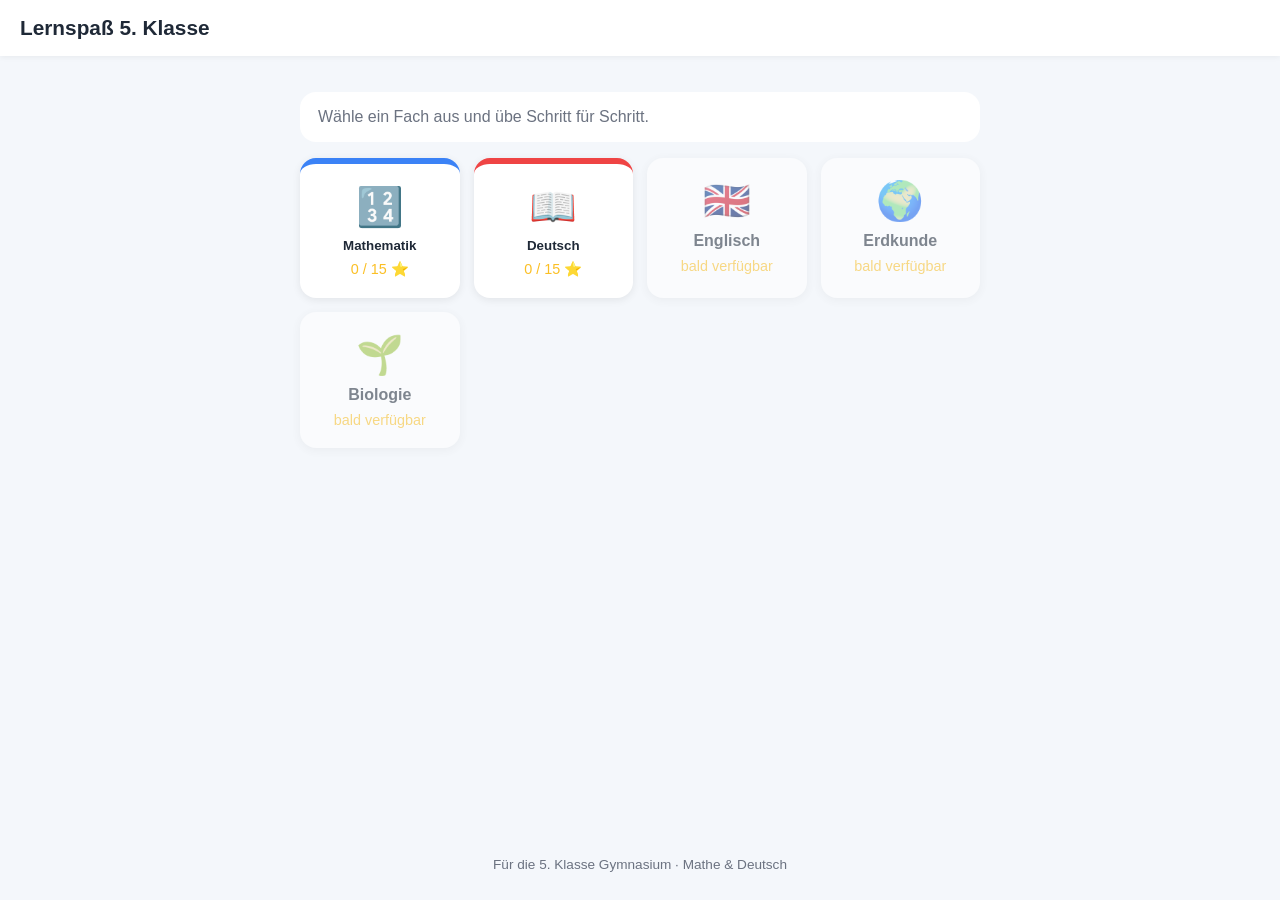
==== 5-klasse-lernapp/index.html @ 7ebccae6 "Add 5. Klasse Gymnasium learning app (Mathe & Deutsch MVP) Simple vanilla HTML/CSS/JS quiz app in a " ====
<!DOCTYPE html>
<html lang="de">
<head>
<meta charset="utf-8" />
<meta name="viewport" content="width=device-width, initial-scale=1" />
<title>Lernspaß 5. Klasse</title>
<meta name="description" content="Einfache Lern-App für die 5. Klasse Gymnasium – Mathematik und Deutsch üben." />
<link rel="stylesheet" href="styles.css" />
</head>
<body>
  <header class="topbar">
    <button id="btnZurueck" class="btn-back" hidden>← Zurück</button>
    <h1 id="titel">Lernspaß 5. Klasse</h1>
  </header>

  <main id="app"></main>

  <footer class="footer">
    <p>Für die 5. Klasse Gymnasium · Mathe &amp; Deutsch</p>
  </footer>

  <script src="data/mathe.js"></script>
  <script src="data/deutsch.js"></script>
  <script src="app.js"></script>
</body>
</html>
---- 5-klasse-lernapp/styles.css ----
:root {
  --bg: #f4f7fb;
  --card: #ffffff;
  --text: #1f2937;
  --muted: #6b7280;
  --accent: #3B82F6;
  --good: #22c55e;
  --bad: #ef4444;
  --star: #fbbf24;
  --radius: 16px;
}

* { box-sizing: border-box; }

body {
  margin: 0;
  font-family: "Segoe UI", Verdana, Arial, sans-serif;
  background: var(--bg);
  color: var(--text);
  min-height: 100vh;
  display: flex;
  flex-direction: column;
}

.topbar {
  display: flex;
  align-items: center;
  gap: 12px;
  padding: 16px 20px;
  background: var(--card);
  box-shadow: 0 1px 6px rgba(0,0,0,0.06);
  position: sticky;
  top: 0;
  z-index: 10;
}

.topbar h1 {
  font-size: 1.3rem;
  margin: 0;
}

.btn-back {
  border: none;
  background: #e5e7eb;
  color: var(--text);
  padding: 8px 14px;
  border-radius: 999px;
  font-size: 0.95rem;
  cursor: pointer;
}
.btn-back:hover { background: #d1d5db; }

main {
  flex: 1;
  padding: 20px;
  max-width: 720px;
  width: 100%;
  margin: 0 auto;
}

.footer {
  text-align: center;
  color: var(--muted);
  font-size: 0.85rem;
  padding: 14px;
}

/* Kachel-Grids */
.grid {
  display: grid;
  grid-template-columns: repeat(auto-fill, minmax(150px, 1fr));
  gap: 14px;
  margin-top: 12px;
}

.tile {
  background: var(--card);
  border: none;
  border-radius: var(--radius);
  padding: 20px 12px;
  display: flex;
  flex-direction: column;
  align-items: center;
  gap: 8px;
  cursor: pointer;
  box-shadow: 0 2px 8px rgba(0,0,0,0.08);
  transition: transform 0.12s ease;
  font-family: inherit;
  color: var(--text);
}
.tile:hover { transform: translateY(-3px); }
.tile:active { transform: translateY(0); }

.tile .emoji { font-size: 2.4rem; }
.tile .name { font-weight: 600; text-align: center; }
.tile .stars { font-size: 0.9rem; color: var(--star); }

.tile.locked {
  opacity: 0.55;
  cursor: not-allowed;
}
.tile.locked:hover { transform: none; }

.tile.fach {
  border-top: 6px solid var(--fach-color, var(--accent));
}

.intro-box {
  background: var(--card);
  border-radius: var(--radius);
  padding: 16px 18px;
  margin-bottom: 16px;
  color: var(--muted);
}

/* Übungsansicht */
.frage-box {
  background: var(--card);
  border-radius: var(--radius);
  padding: 24px;
  box-shadow: 0 2px 10px rgba(0,0,0,0.08);
}

.fortschritt-leiste {
  height: 8px;
  background: #e5e7eb;
  border-radius: 999px;
  overflow: hidden;
  margin-bottom: 18px;
}
.fortschritt-leiste > div {
  height: 100%;
  background: var(--accent);
  transition: width 0.2s ease;
}

.lesetext {
  background: #eef2ff;
  border-radius: 12px;
  padding: 14px 16px;
  margin-bottom: 18px;
  line-height: 1.5;
}

.frage-text {
  font-size: 1.25rem;
  font-weight: 600;
  margin-bottom: 18px;
}

.optionen {
  display: flex;
  flex-direction: column;
  gap: 10px;
}

.option-btn {
  padding: 14px 16px;
  border-radius: 12px;
  border: 2px solid #e5e7eb;
  background: #fafafa;
  font-size: 1rem;
  text-align: left;
  cursor: pointer;
  font-family: inherit;
}
.option-btn:hover { background: #f0f0f0; }
.option-btn.richtig { background: #dcfce7; border-color: var(--good); }
.option-btn.falsch { background: #fee2e2; border-color: var(--bad); }
.option-btn:disabled { cursor: default; }

.zahl-eingabe {
  display: flex;
  gap: 10px;
}
.zahl-eingabe input {
  flex: 1;
  padding: 12px 14px;
  font-size: 1.1rem;
  border-radius: 12px;
  border: 2px solid #e5e7eb;
}
.zahl-eingabe input.richtig { border-color: var(--good); background: #dcfce7; }
.zahl-eingabe input.falsch { border-color: var(--bad); background: #fee2e2; }

.btn-primary {
  margin-top: 18px;
  padding: 12px 20px;
  background: var(--accent);
  color: white;
  border: none;
  border-radius: 12px;
  font-size: 1rem;
  cursor: pointer;
  width: 100%;
}
.btn-primary:hover { filter: brightness(1.05); }
.btn-primary:disabled { opacity: 0.5; cursor: not-allowed; }

.erklaerung {
  margin-top: 16px;
  padding: 12px 14px;
  border-radius: 10px;
  background: #f9fafb;
  color: var(--muted);
  font-size: 0.95rem;
}

/* Ergebnis */
.ergebnis-box {
  background: var(--card);
  border-radius: var(--radius);
  padding: 32px 24px;
  text-align: center;
  box-shadow: 0 2px 10px rgba(0,0,0,0.08);
}
.ergebnis-sterne {
  font-size: 3rem;
  margin: 12px 0;
}
.ergebnis-text {
  font-size: 1.1rem;
  margin-bottom: 20px;
}
.button-reihe {
  display: flex;
  gap: 10px;
  margin-top: 10px;
}
.button-reihe .btn-primary { margin-top: 0; }
.btn-secondary {
  background: #e5e7eb;
  color: var(--text);
}
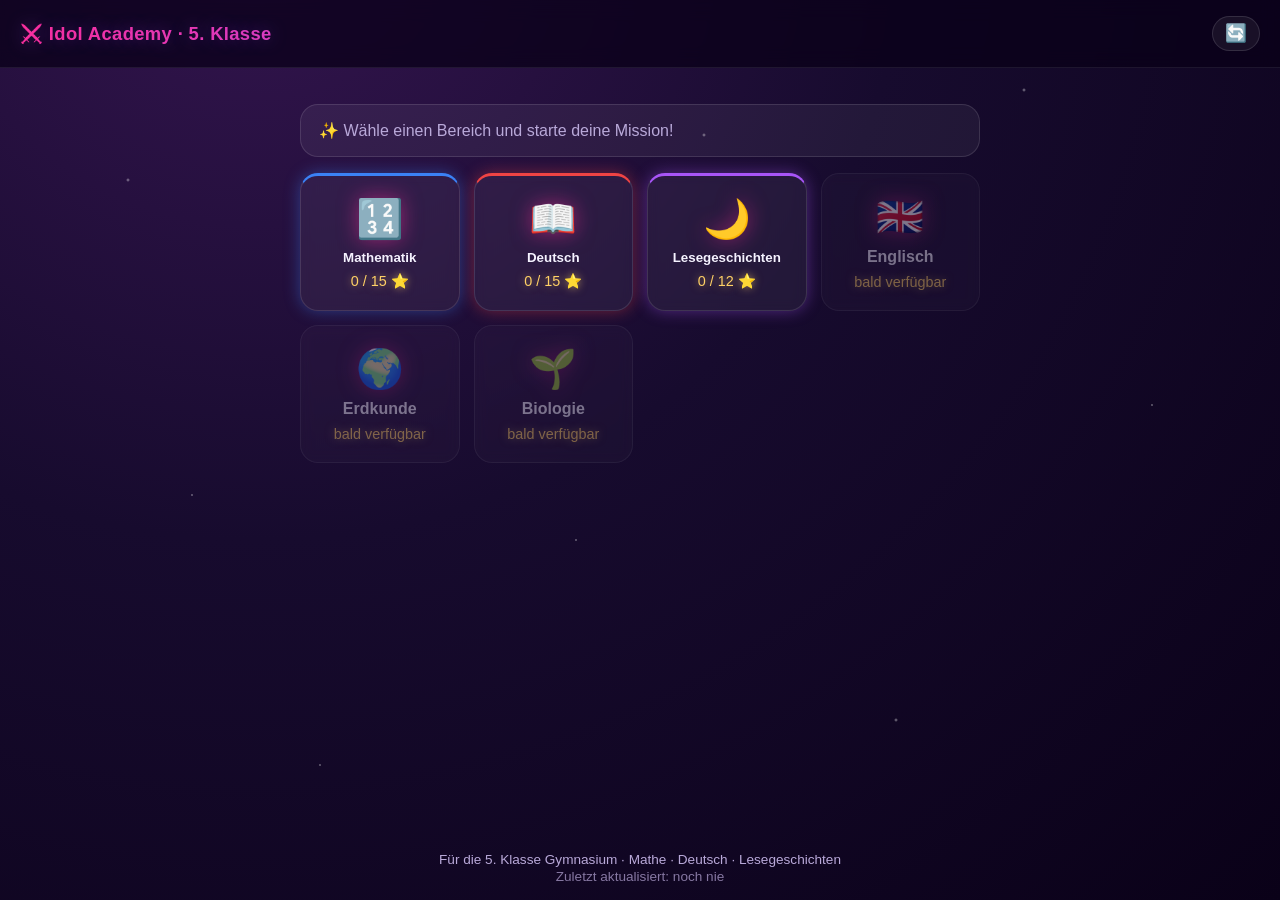
==== commit b362377c: "Expand 5. Klasse app: more exercises, reading stories, lessons, neon theme - Mathe/Deutsch topics no" ====
--- a/5-klasse-lernapp/index.html
+++ b/5-klasse-lernapp/index.html
@@ -3,24 +3,29 @@
 <head>
 <meta charset="utf-8" />
 <meta name="viewport" content="width=device-width, initial-scale=1" />
-<title>Lernspaß 5. Klasse</title>
-<meta name="description" content="Einfache Lern-App für die 5. Klasse Gymnasium – Mathematik und Deutsch üben." />
+<title>⚔️ Idol Academy · Lernspaß 5. Klasse</title>
+<meta name="description" content="Einfache Lern-App für die 5. Klasse Gymnasium – Mathematik, Deutsch und Lesegeschichten im Dämonenjäger-Look." />
 <link rel="stylesheet" href="styles.css" />
 </head>
 <body>
+  <div class="sternenhimmel" aria-hidden="true"></div>
+
   <header class="topbar">
     <button id="btnZurueck" class="btn-back" hidden>← Zurück</button>
-    <h1 id="titel">Lernspaß 5. Klasse</h1>
+    <h1 id="titel">⚔️ Idol Academy · 5. Klasse</h1>
+    <button id="btnRefresh" class="btn-refresh" title="Themen &amp; Aufgaben aktualisieren">🔄</button>
   </header>
 
   <main id="app"></main>
 
   <footer class="footer">
-    <p>Für die 5. Klasse Gymnasium · Mathe &amp; Deutsch</p>
+    <p>Für die 5. Klasse Gymnasium · Mathe · Deutsch · Lesegeschichten</p>
+    <p class="footer-datum">Zuletzt aktualisiert: <span id="footDate">–</span></p>
   </footer>
 
   <script src="data/mathe.js"></script>
   <script src="data/deutsch.js"></script>
+  <script src="data/lesen.js"></script>
   <script src="app.js"></script>
 </body>
 </html>
--- a/5-klasse-lernapp/styles.css
+++ b/5-klasse-lernapp/styles.css
@@ -1,56 +1,108 @@
 :root {
-  --bg: #f4f7fb;
-  --card: #ffffff;
-  --text: #1f2937;
-  --muted: #6b7280;
-  --accent: #3B82F6;
-  --good: #22c55e;
-  --bad: #ef4444;
-  --star: #fbbf24;
-  --radius: 16px;
+  --bg-deep: #0a0118;
+  --bg-mid: #170b2e;
+  --card: rgba(255, 255, 255, 0.055);
+  --card-border: rgba(255, 255, 255, 0.12);
+  --text: #f5f3ff;
+  --muted: #b9a9d9;
+  --pink: #ff2e9a;
+  --purple: #a855f7;
+  --cyan: #22e5ff;
+  --gold: #ffd166;
+  --good: #34eea0;
+  --bad: #ff4d6d;
+  --radius: 18px;
 }
 
 * { box-sizing: border-box; }
 
+html, body {
+  margin: 0;
+  min-height: 100%;
+}
+
 body {
-  margin: 0;
   font-family: "Segoe UI", Verdana, Arial, sans-serif;
-  background: var(--bg);
+  background: radial-gradient(ellipse at 20% -10%, #351550 0%, var(--bg-mid) 45%, var(--bg-deep) 100%);
   color: var(--text);
   min-height: 100vh;
   display: flex;
   flex-direction: column;
+  position: relative;
+  overflow-x: hidden;
+}
+
+/* Funkelnder Sternenhimmel als Hintergrund */
+.sternenhimmel {
+  position: fixed;
+  inset: 0;
+  z-index: 0;
+  pointer-events: none;
+  background-image:
+    radial-gradient(2px 2px at 10% 20%, #fff, transparent),
+    radial-gradient(2px 2px at 80% 10%, #fff, transparent),
+    radial-gradient(1.5px 1.5px at 45% 60%, #fff, transparent),
+    radial-gradient(2px 2px at 70% 80%, #fff, transparent),
+    radial-gradient(1.5px 1.5px at 25% 85%, #fff, transparent),
+    radial-gradient(1.5px 1.5px at 90% 45%, #fff, transparent),
+    radial-gradient(2px 2px at 55% 15%, #fff, transparent),
+    radial-gradient(1.5px 1.5px at 15% 55%, #fff, transparent);
+  background-repeat: repeat;
+  background-size: 100% 100%;
+  opacity: 0.5;
+  animation: funkeln 4s ease-in-out infinite alternate;
+}
+@keyframes funkeln {
+  0% { opacity: 0.25; }
+  100% { opacity: 0.65; }
 }
 
 .topbar {
+  position: sticky;
+  top: 0;
+  z-index: 10;
   display: flex;
   align-items: center;
   gap: 12px;
   padding: 16px 20px;
-  background: var(--card);
-  box-shadow: 0 1px 6px rgba(0,0,0,0.06);
-  position: sticky;
-  top: 0;
-  z-index: 10;
+  background: rgba(10, 1, 24, 0.75);
+  backdrop-filter: blur(10px);
+  border-bottom: 1px solid rgba(255, 255, 255, 0.08);
 }
 
 .topbar h1 {
-  font-size: 1.3rem;
+  flex: 1;
+  font-size: 1.15rem;
   margin: 0;
-}
-
-.btn-back {
-  border: none;
-  background: #e5e7eb;
+  font-weight: 800;
+  letter-spacing: 0.02em;
+  background: linear-gradient(90deg, var(--pink), var(--purple) 55%, var(--cyan));
+  -webkit-background-clip: text;
+  background-clip: text;
+  color: transparent;
+  text-shadow: 0 0 18px rgba(168, 85, 247, 0.35);
+}
+
+.btn-back, .btn-refresh {
+  border: 1px solid var(--card-border);
+  background: rgba(255, 255, 255, 0.06);
   color: var(--text);
   padding: 8px 14px;
   border-radius: 999px;
   font-size: 0.95rem;
   cursor: pointer;
 }
-.btn-back:hover { background: #d1d5db; }
+.btn-back:hover, .btn-refresh:hover {
+  background: rgba(255, 255, 255, 0.12);
+  box-shadow: 0 0 14px rgba(168, 85, 247, 0.5);
+}
+.btn-refresh { font-size: 1.1rem; padding: 6px 12px; }
+.btn-refresh.spin { animation: spin 0.6s linear; }
+@keyframes spin { from { transform: rotate(0deg); } to { transform: rotate(360deg); } }
 
 main {
+  position: relative;
+  z-index: 1;
   flex: 1;
   padding: 20px;
   max-width: 720px;
@@ -59,11 +111,15 @@
 }
 
 .footer {
+  position: relative;
+  z-index: 1;
   text-align: center;
   color: var(--muted);
   font-size: 0.85rem;
   padding: 14px;
 }
+.footer p { margin: 2px 0; }
+.footer-datum { opacity: 0.7; }
 
 /* Kachel-Grids */
 .grid {
@@ -75,7 +131,7 @@
 
 .tile {
   background: var(--card);
-  border: none;
+  border: 1px solid var(--card-border);
   border-radius: var(--radius);
   padding: 20px 12px;
   display: flex;
@@ -83,68 +139,109 @@
   align-items: center;
   gap: 8px;
   cursor: pointer;
-  box-shadow: 0 2px 8px rgba(0,0,0,0.08);
-  transition: transform 0.12s ease;
+  backdrop-filter: blur(6px);
+  transition: transform 0.15s ease, box-shadow 0.15s ease;
   font-family: inherit;
   color: var(--text);
 }
-.tile:hover { transform: translateY(-3px); }
+.tile:hover {
+  transform: translateY(-3px);
+  box-shadow: 0 0 22px rgba(168, 85, 247, 0.45);
+  border-color: rgba(255, 255, 255, 0.3);
+}
 .tile:active { transform: translateY(0); }
 
-.tile .emoji { font-size: 2.4rem; }
-.tile .name { font-weight: 600; text-align: center; }
-.tile .stars { font-size: 0.9rem; color: var(--star); }
+.tile .emoji { font-size: 2.4rem; filter: drop-shadow(0 0 10px rgba(255, 46, 154, 0.5)); }
+.tile .name { font-weight: 700; text-align: center; }
+.tile .stars { font-size: 0.9rem; color: var(--gold); text-shadow: 0 0 8px rgba(255, 209, 102, 0.6); }
 
 .tile.locked {
-  opacity: 0.55;
+  opacity: 0.45;
   cursor: not-allowed;
 }
-.tile.locked:hover { transform: none; }
+.tile.locked:hover { transform: none; box-shadow: none; }
 
 .tile.fach {
-  border-top: 6px solid var(--fach-color, var(--accent));
+  border-top: 3px solid var(--fach-color, var(--purple));
+  box-shadow: 0 0 16px color-mix(in srgb, var(--fach-color, var(--purple)) 40%, transparent);
 }
 
 .intro-box {
   background: var(--card);
+  border: 1px solid var(--card-border);
   border-radius: var(--radius);
   padding: 16px 18px;
   margin-bottom: 16px;
   color: var(--muted);
 }
 
+/* Lektion (einfache Erklärung) */
+.lektion-box {
+  background: var(--card);
+  border: 1px solid var(--card-border);
+  border-radius: var(--radius);
+  padding: 28px 24px;
+  text-align: center;
+  box-shadow: 0 0 30px rgba(168, 85, 247, 0.2);
+}
+.lektion-emoji { font-size: 3rem; margin-bottom: 6px; filter: drop-shadow(0 0 14px rgba(255, 46, 154, 0.5)); }
+.lektion-titel {
+  margin: 4px 0 18px;
+  font-size: 1.3rem;
+  background: linear-gradient(90deg, var(--cyan), var(--pink));
+  -webkit-background-clip: text;
+  background-clip: text;
+  color: transparent;
+}
+.lektion-liste {
+  text-align: left;
+  display: flex;
+  flex-direction: column;
+  gap: 12px;
+  margin-bottom: 22px;
+}
+.lektion-punkt {
+  background: rgba(255, 255, 255, 0.05);
+  border: 1px solid var(--card-border);
+  border-radius: 12px;
+  padding: 12px 14px;
+  line-height: 1.5;
+}
+
 /* Übungsansicht */
 .frage-box {
   background: var(--card);
+  border: 1px solid var(--card-border);
   border-radius: var(--radius);
   padding: 24px;
-  box-shadow: 0 2px 10px rgba(0,0,0,0.08);
+  box-shadow: 0 0 30px rgba(34, 229, 255, 0.12);
 }
 
 .fortschritt-leiste {
   height: 8px;
-  background: #e5e7eb;
+  background: rgba(255, 255, 255, 0.08);
   border-radius: 999px;
   overflow: hidden;
   margin-bottom: 18px;
 }
 .fortschritt-leiste > div {
   height: 100%;
-  background: var(--accent);
+  background: linear-gradient(90deg, var(--pink), var(--purple), var(--cyan));
   transition: width 0.2s ease;
 }
 
 .lesetext {
-  background: #eef2ff;
+  background: rgba(168, 85, 247, 0.12);
+  border: 1px solid rgba(168, 85, 247, 0.3);
   border-radius: 12px;
   padding: 14px 16px;
   margin-bottom: 18px;
-  line-height: 1.5;
+  line-height: 1.55;
 }
 
 .frage-text {
-  font-size: 1.25rem;
-  font-weight: 600;
+  font-size: 1.2rem;
+  font-weight: 700;
   margin-bottom: 18px;
 }
 
@@ -157,16 +254,18 @@
 .option-btn {
   padding: 14px 16px;
   border-radius: 12px;
-  border: 2px solid #e5e7eb;
-  background: #fafafa;
+  border: 1px solid var(--card-border);
+  background: rgba(255, 255, 255, 0.04);
+  color: var(--text);
   font-size: 1rem;
   text-align: left;
   cursor: pointer;
   font-family: inherit;
-}
-.option-btn:hover { background: #f0f0f0; }
-.option-btn.richtig { background: #dcfce7; border-color: var(--good); }
-.option-btn.falsch { background: #fee2e2; border-color: var(--bad); }
+  transition: background 0.15s ease, box-shadow 0.15s ease;
+}
+.option-btn:hover { background: rgba(255, 255, 255, 0.09); box-shadow: 0 0 12px rgba(34, 229, 255, 0.3); }
+.option-btn.richtig { background: rgba(52, 238, 160, 0.18); border-color: var(--good); box-shadow: 0 0 14px rgba(52, 238, 160, 0.4); }
+.option-btn.falsch { background: rgba(255, 77, 109, 0.18); border-color: var(--bad); box-shadow: 0 0 14px rgba(255, 77, 109, 0.4); }
 .option-btn:disabled { cursor: default; }
 
 .zahl-eingabe {
@@ -178,30 +277,37 @@
   padding: 12px 14px;
   font-size: 1.1rem;
   border-radius: 12px;
-  border: 2px solid #e5e7eb;
-}
-.zahl-eingabe input.richtig { border-color: var(--good); background: #dcfce7; }
-.zahl-eingabe input.falsch { border-color: var(--bad); background: #fee2e2; }
+  border: 1px solid var(--card-border);
+  background: rgba(255, 255, 255, 0.05);
+  color: var(--text);
+}
+.zahl-eingabe input.richtig { border-color: var(--good); background: rgba(52, 238, 160, 0.15); }
+.zahl-eingabe input.falsch { border-color: var(--bad); background: rgba(255, 77, 109, 0.15); }
 
 .btn-primary {
   margin-top: 18px;
   padding: 12px 20px;
-  background: var(--accent);
+  background: linear-gradient(90deg, var(--pink), var(--purple));
   color: white;
   border: none;
-  border-radius: 12px;
+  border-radius: 999px;
   font-size: 1rem;
+  font-weight: 700;
   cursor: pointer;
   width: 100%;
-}
-.btn-primary:hover { filter: brightness(1.05); }
-.btn-primary:disabled { opacity: 0.5; cursor: not-allowed; }
+  box-shadow: 0 0 16px rgba(255, 46, 154, 0.35);
+}
+.btn-primary:hover { filter: brightness(1.1); box-shadow: 0 0 24px rgba(255, 46, 154, 0.55); }
+.btn-primary:disabled { opacity: 0.5; cursor: not-allowed; box-shadow: none; }
+.btn-glow { background: linear-gradient(90deg, var(--cyan), var(--purple), var(--pink)); background-size: 200% auto; animation: glowmove 3s linear infinite; }
+@keyframes glowmove { to { background-position: 200% center; } }
 
 .erklaerung {
   margin-top: 16px;
   padding: 12px 14px;
   border-radius: 10px;
-  background: #f9fafb;
+  background: rgba(255, 255, 255, 0.05);
+  border: 1px solid var(--card-border);
   color: var(--muted);
   font-size: 0.95rem;
 }
@@ -209,18 +315,30 @@
 /* Ergebnis */
 .ergebnis-box {
   background: var(--card);
+  border: 1px solid var(--card-border);
   border-radius: var(--radius);
   padding: 32px 24px;
   text-align: center;
-  box-shadow: 0 2px 10px rgba(0,0,0,0.08);
+  box-shadow: 0 0 34px rgba(255, 46, 154, 0.2);
+}
+.ergebnis-spruch {
+  font-size: 1.4rem;
+  font-weight: 800;
+  margin-bottom: 10px;
+  background: linear-gradient(90deg, var(--gold), var(--pink));
+  -webkit-background-clip: text;
+  background-clip: text;
+  color: transparent;
 }
 .ergebnis-sterne {
   font-size: 3rem;
   margin: 12px 0;
+  filter: drop-shadow(0 0 12px rgba(255, 209, 102, 0.6));
 }
 .ergebnis-text {
   font-size: 1.1rem;
   margin-bottom: 20px;
+  color: var(--muted);
 }
 .button-reihe {
   display: flex;
@@ -229,6 +347,8 @@
 }
 .button-reihe .btn-primary { margin-top: 0; }
 .btn-secondary {
-  background: #e5e7eb;
-  color: var(--text);
-}
+  background: rgba(255, 255, 255, 0.08);
+  color: var(--text);
+  box-shadow: none;
+}
+.btn-secondary:hover { box-shadow: 0 0 14px rgba(255, 255, 255, 0.2); }
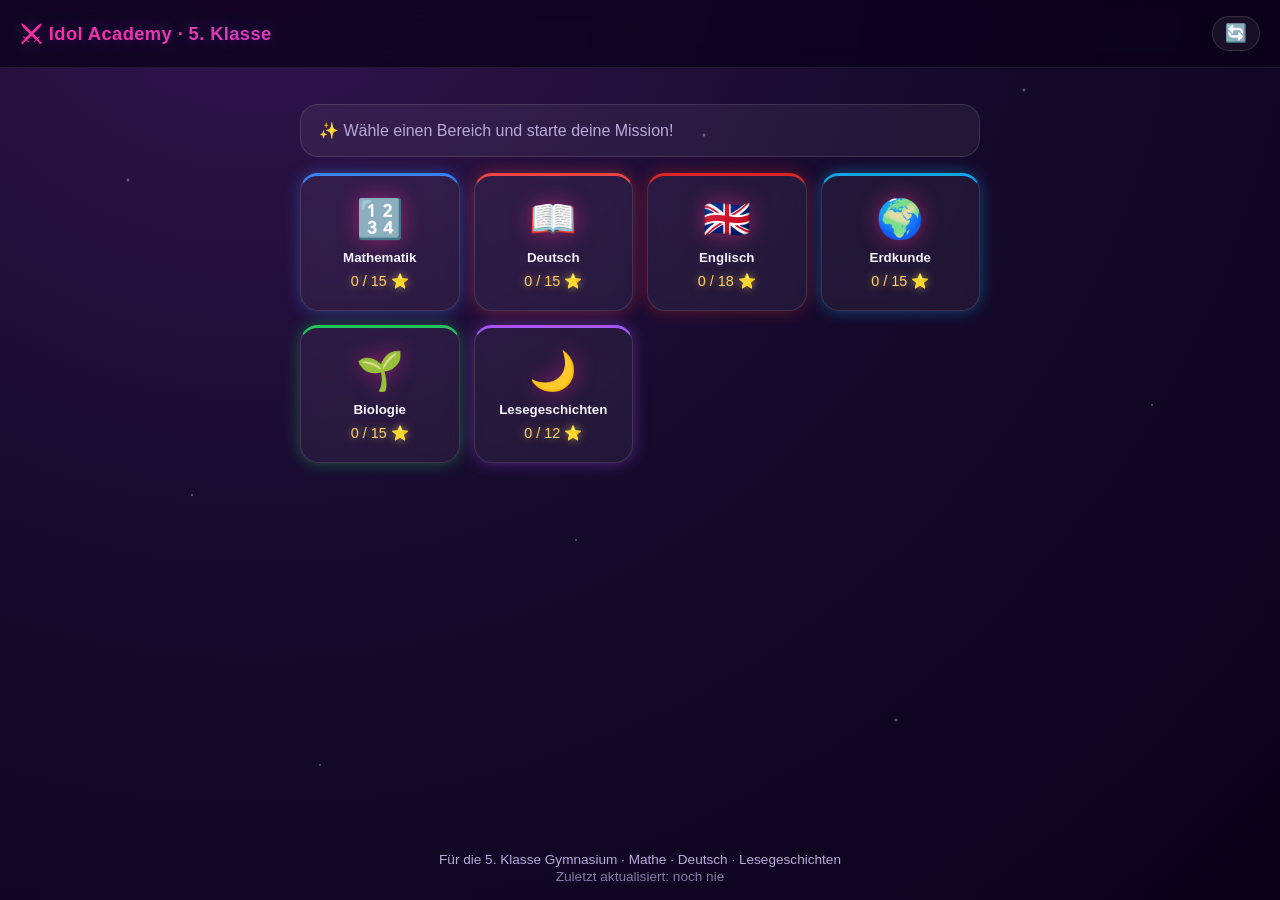
==== commit 28d7ce98: "Add Englisch, Erdkunde, Biologie subjects plus English vocab flashcards - New englisch.js (6 topics " ====
--- a/5-klasse-lernapp/index.html
+++ b/5-klasse-lernapp/index.html
@@ -25,6 +25,9 @@
 
   <script src="data/mathe.js"></script>
   <script src="data/deutsch.js"></script>
+  <script src="data/englisch.js"></script>
+  <script src="data/erdkunde.js"></script>
+  <script src="data/biologie.js"></script>
   <script src="data/lesen.js"></script>
   <script src="app.js"></script>
 </body>
--- a/5-klasse-lernapp/styles.css
+++ b/5-klasse-lernapp/styles.css
@@ -208,6 +208,46 @@
   line-height: 1.5;
 }
 
+/* Vokabelkarten */
+.vokabel-liste {
+  text-align: left;
+  display: flex;
+  flex-direction: column;
+  gap: 10px;
+  margin-bottom: 22px;
+  max-height: 420px;
+  overflow-y: auto;
+  padding-right: 4px;
+}
+.vokabel-karte {
+  background: rgba(255, 255, 255, 0.05);
+  border: 1px solid var(--card-border);
+  border-left: 3px solid var(--cyan);
+  border-radius: 12px;
+  padding: 12px 14px;
+}
+.vokabel-wort {
+  display: flex;
+  flex-wrap: wrap;
+  align-items: baseline;
+  gap: 8px;
+  margin-bottom: 4px;
+}
+.vokabel-en {
+  font-weight: 800;
+  font-size: 1.05rem;
+  color: var(--cyan);
+}
+.vokabel-de {
+  color: var(--muted);
+}
+.vokabel-satz {
+  font-style: italic;
+  color: var(--text);
+  opacity: 0.85;
+  line-height: 1.4;
+}
+
 /* Übungsansicht */
 .frage-box {
   background: var(--card);
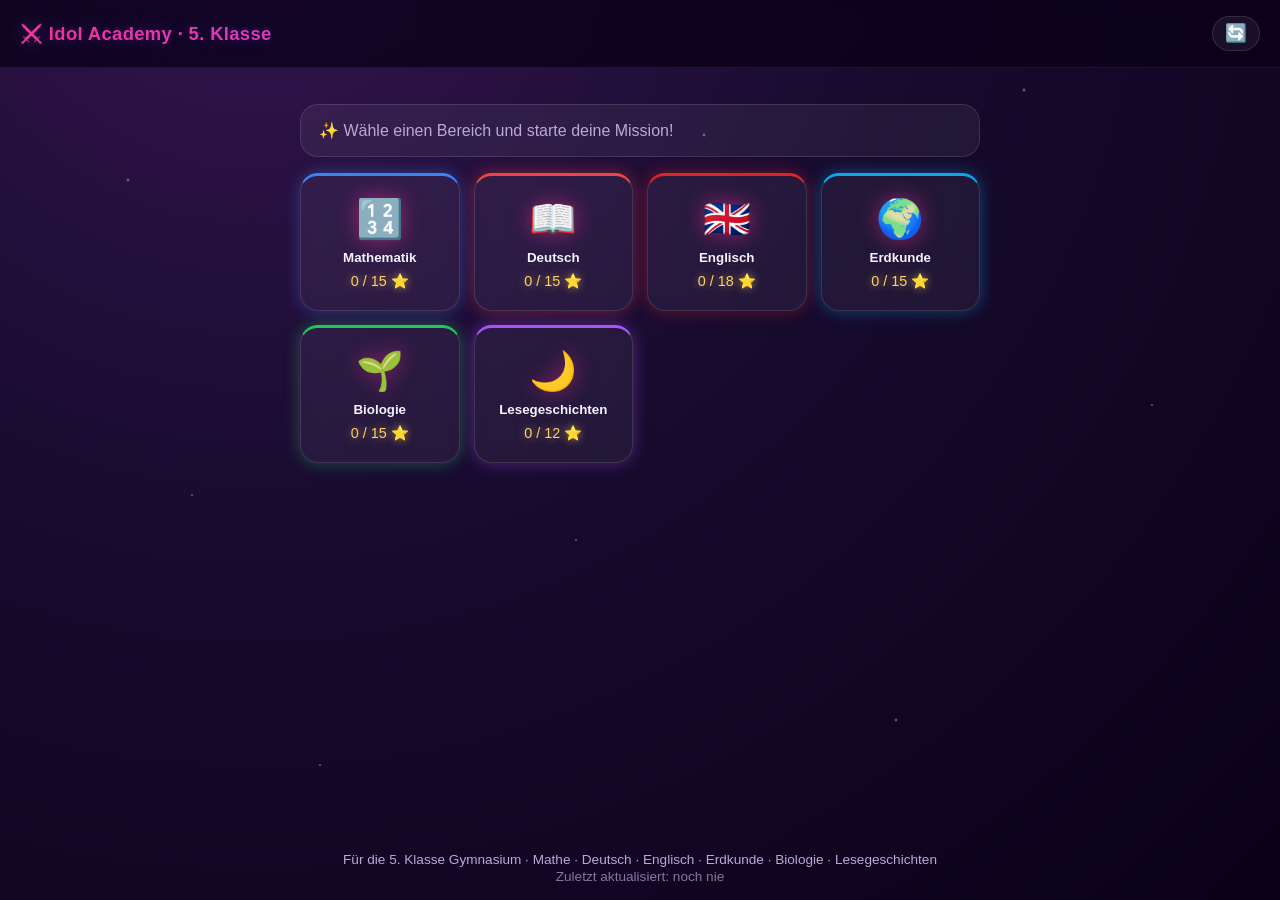
==== commit 37c2004b: "Make the app installable on iPhone/iPad (PWA) - Add app icons (generated in-theme, neon "5" mark), w" ====
--- a/5-klasse-lernapp/index.html
+++ b/5-klasse-lernapp/index.html
@@ -2,9 +2,21 @@
 <html lang="de">
 <head>
 <meta charset="utf-8" />
-<meta name="viewport" content="width=device-width, initial-scale=1" />
+<meta name="viewport" content="width=device-width, initial-scale=1, viewport-fit=cover" />
 <title>⚔️ Idol Academy · Lernspaß 5. Klasse</title>
-<meta name="description" content="Einfache Lern-App für die 5. Klasse Gymnasium – Mathematik, Deutsch und Lesegeschichten im Dämonenjäger-Look." />
+<meta name="description" content="Einfache Lern-App für die 5. Klasse Gymnasium – Mathematik, Deutsch, Englisch, Erdkunde, Biologie und Lesegeschichten im Dämonenjäger-Look." />
+
+<!-- iPhone/iPad: als App zum Home-Bildschirm hinzufügbar -->
+<meta name="theme-color" content="#0a0118" />
+<meta name="mobile-web-app-capable" content="yes" />
+<meta name="apple-mobile-web-app-capable" content="yes" />
+<meta name="apple-mobile-web-app-status-bar-style" content="black-translucent" />
+<meta name="apple-mobile-web-app-title" content="Idol Academy" />
+<link rel="manifest" href="manifest.webmanifest" />
+<link rel="apple-touch-icon" href="icons/icon-180.png" />
+<link rel="icon" type="image/png" sizes="192x192" href="icons/icon-192.png" />
+<link rel="icon" type="image/png" sizes="32x32" href="icons/icon-32.png" />
+
 <link rel="stylesheet" href="styles.css" />
 </head>
 <body>
@@ -19,7 +31,7 @@
   <main id="app"></main>
 
   <footer class="footer">
-    <p>Für die 5. Klasse Gymnasium · Mathe · Deutsch · Lesegeschichten</p>
+    <p>Für die 5. Klasse Gymnasium · Mathe · Deutsch · Englisch · Erdkunde · Biologie · Lesegeschichten</p>
     <p class="footer-datum">Zuletzt aktualisiert: <span id="footDate">–</span></p>
   </footer>
 
--- a/5-klasse-lernapp/styles.css
+++ b/5-klasse-lernapp/styles.css
@@ -64,7 +64,7 @@
   display: flex;
   align-items: center;
   gap: 12px;
-  padding: 16px 20px;
+  padding: calc(16px + env(safe-area-inset-top)) calc(20px + env(safe-area-inset-right)) 16px calc(20px + env(safe-area-inset-left));
   background: rgba(10, 1, 24, 0.75);
   backdrop-filter: blur(10px);
   border-bottom: 1px solid rgba(255, 255, 255, 0.08);
@@ -108,6 +108,8 @@
   max-width: 720px;
   width: 100%;
   margin: 0 auto;
+  padding-left: calc(20px + env(safe-area-inset-left));
+  padding-right: calc(20px + env(safe-area-inset-right));
 }
 
 .footer {
@@ -116,7 +118,7 @@
   text-align: center;
   color: var(--muted);
   font-size: 0.85rem;
-  padding: 14px;
+  padding: 14px 20px calc(14px + env(safe-area-inset-bottom));
 }
 .footer p { margin: 2px 0; }
 .footer-datum { opacity: 0.7; }
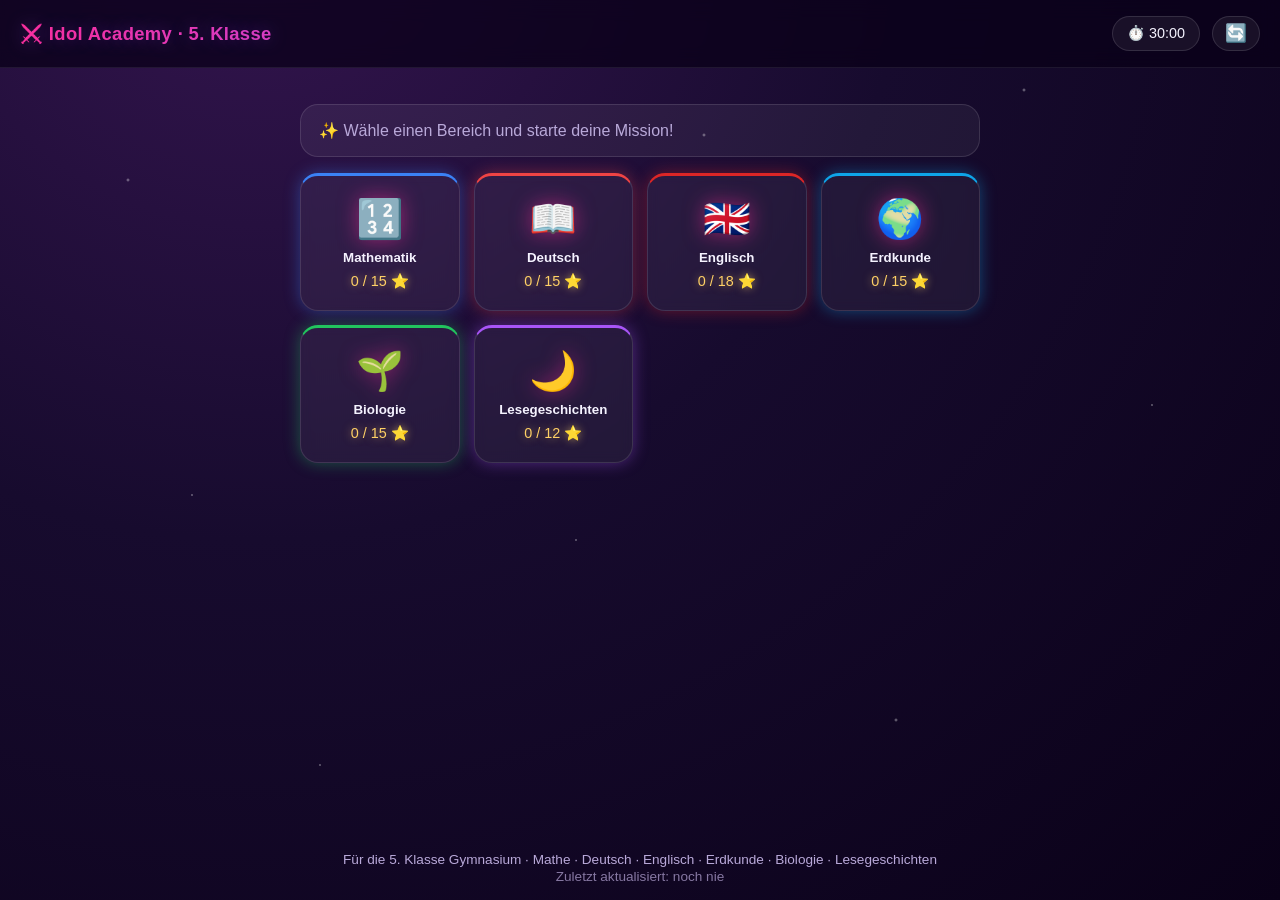
==== commit 6e8807b8: "Add 30-minute study timer, raise review cap to 20, guard refresh mid-exercise - Review queue now pul" ====
--- a/5-klasse-lernapp/index.html
+++ b/5-klasse-lernapp/index.html
@@ -25,6 +25,7 @@
   <header class="topbar">
     <button id="btnZurueck" class="btn-back" hidden>← Zurück</button>
     <h1 id="titel">⚔️ Idol Academy · 5. Klasse</h1>
+    <button id="btnTimer" class="btn-timer" title="30-Minuten-Lernzeit: Tippen zum Starten/Pausieren">⏱️ 30:00</button>
     <button id="btnRefresh" class="btn-refresh" title="Themen &amp; Aufgaben aktualisieren">🔄</button>
   </header>
 
--- a/5-klasse-lernapp/styles.css
+++ b/5-klasse-lernapp/styles.css
@@ -83,7 +83,7 @@
   text-shadow: 0 0 18px rgba(168, 85, 247, 0.35);
 }
 
-.btn-back, .btn-refresh {
+.btn-back, .btn-refresh, .btn-timer {
   border: 1px solid var(--card-border);
   background: rgba(255, 255, 255, 0.06);
   color: var(--text);
@@ -91,14 +91,61 @@
   border-radius: 999px;
   font-size: 0.95rem;
   cursor: pointer;
-}
-.btn-back:hover, .btn-refresh:hover {
+  font-family: inherit;
+}
+.btn-back:hover, .btn-refresh:hover, .btn-timer:hover {
   background: rgba(255, 255, 255, 0.12);
   box-shadow: 0 0 14px rgba(168, 85, 247, 0.5);
 }
 .btn-refresh { font-size: 1.1rem; padding: 6px 12px; }
 .btn-refresh.spin { animation: spin 0.6s linear; }
 @keyframes spin { from { transform: rotate(0deg); } to { transform: rotate(360deg); } }
+
+.btn-timer {
+  font-size: 0.9rem;
+  font-variant-numeric: tabular-nums;
+  white-space: nowrap;
+}
+.btn-timer.laeuft {
+  border-color: var(--cyan);
+  color: var(--cyan);
+  box-shadow: 0 0 12px rgba(34, 229, 255, 0.4);
+}
+.btn-timer.gleich-null {
+  border-color: var(--bad);
+  color: var(--bad);
+  box-shadow: 0 0 12px rgba(255, 77, 109, 0.4);
+  animation: timer-puls 1s ease-in-out infinite;
+}
+@keyframes timer-puls {
+  0%, 100% { opacity: 1; }
+  50% { opacity: 0.6; }
+}
+
+.toast {
+  position: fixed;
+  top: calc(16px + env(safe-area-inset-top));
+  left: 50%;
+  transform: translateX(-50%);
+  z-index: 100;
+  background: linear-gradient(90deg, var(--pink), var(--purple), var(--cyan));
+  color: white;
+  font-weight: 700;
+  padding: 14px 22px;
+  border-radius: 999px;
+  box-shadow: 0 4px 24px rgba(0, 0, 0, 0.4);
+  text-align: center;
+  max-width: 90vw;
+  animation: toast-ein 0.3s ease-out;
+}
+.toast-warn {
+  background: linear-gradient(90deg, var(--gold), #ffb347);
+  color: #3a1e00;
+}
+@keyframes toast-ein {
+  from { opacity: 0; transform: translateX(-50%) translateY(-12px); }
+  to { opacity: 1; transform: translateX(-50%) translateY(0); }
+}
 
 main {
   position: relative;
@@ -123,6 +170,63 @@
 .footer p { margin: 2px 0; }
 .footer-datum { opacity: 0.7; }
 
+/* Streak & Wiederholung */
+.streak-pill {
+  display: inline-block;
+  background: rgba(255, 209, 102, 0.15);
+  border: 1px solid rgba(255, 209, 102, 0.4);
+  color: var(--gold);
+  padding: 6px 14px;
+  border-radius: 999px;
+  font-weight: 700;
+  margin-bottom: 12px;
+}
+
+.wiederhol-karte {
+  display: block;
+  width: 100%;
+  text-align: left;
+  background: linear-gradient(90deg, rgba(255, 46, 154, 0.14), rgba(34, 229, 255, 0.14));
+  border: 1px solid rgba(255, 255, 255, 0.18);
+  border-radius: var(--radius);
+  padding: 14px 18px;
+  margin-bottom: 16px;
+  cursor: pointer;
+  color: var(--text);
+  font-family: inherit;
+}
+.wiederhol-karte:hover { box-shadow: 0 0 22px rgba(255, 46, 154, 0.35); }
+.wiederhol-text { font-weight: 800; font-size: 1.05rem; }
+.wiederhol-anzahl { color: var(--muted); font-size: 0.9rem; margin-top: 2px; }
+
+.review-tag {
+  display: inline-block;
+  font-size: 0.8rem;
+  padding: 4px 10px;
+  border-radius: 999px;
+  background: rgba(34, 229, 255, 0.15);
+  border: 1px solid rgba(34, 229, 255, 0.4);
+  color: var(--cyan);
+  margin-bottom: 12px;
+}
+
+.kurzcheck-hinweis {
+  display: inline-block;
+  font-size: 0.85rem;
+  color: var(--gold);
+  background: rgba(255, 209, 102, 0.12);
+  border: 1px solid rgba(255, 209, 102, 0.35);
+  padding: 6px 12px;
+  border-radius: 999px;
+  margin-bottom: 14px;
+}
+
+.laenge-hinweis {
+  color: var(--muted);
+  margin-bottom: 10px;
+  text-align: center;
+}
+
 /* Kachel-Grids */
 .grid {
   display: grid;
@@ -279,6 +383,7 @@
   padding: 14px 16px;
   margin-bottom: 18px;
   line-height: 1.55;
+  white-space: pre-line;
 }
 
 .frage-text {
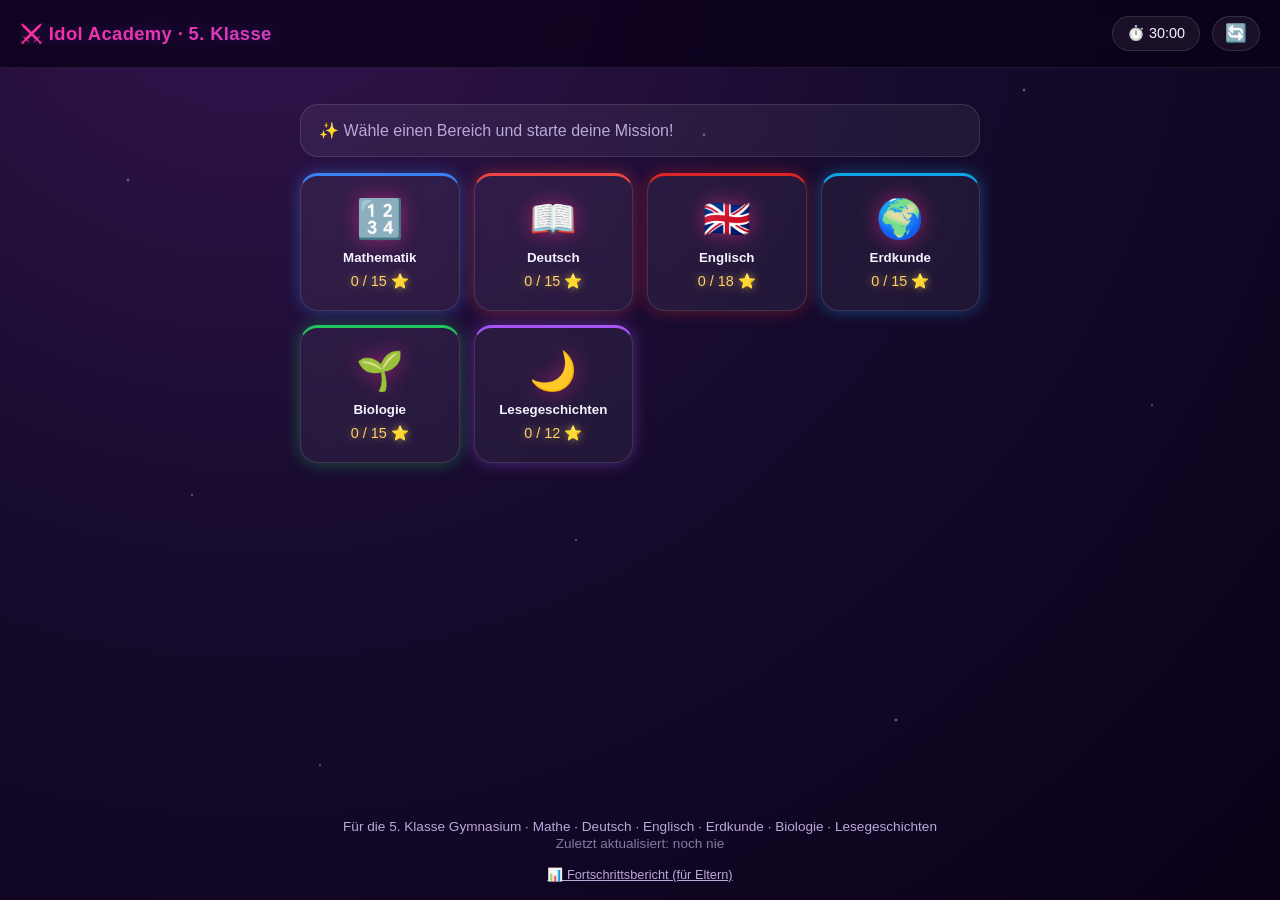
==== commit c036506b: "Add worked-example calculations to Mathe and a password-gated progress report - Each Mathe topic now" ====
--- a/5-klasse-lernapp/index.html
+++ b/5-klasse-lernapp/index.html
@@ -34,6 +34,7 @@
   <footer class="footer">
     <p>Für die 5. Klasse Gymnasium · Mathe · Deutsch · Englisch · Erdkunde · Biologie · Lesegeschichten</p>
     <p class="footer-datum">Zuletzt aktualisiert: <span id="footDate">–</span></p>
+    <button id="btnFortschritt" class="footer-link">📊 Fortschrittsbericht (für Eltern)</button>
   </footer>
 
   <script src="data/mathe.js"></script>
--- a/5-klasse-lernapp/styles.css
+++ b/5-klasse-lernapp/styles.css
@@ -72,6 +72,10 @@
 
 .topbar h1 {
   flex: 1;
+  min-width: 0;
+  overflow: hidden;
+  text-overflow: ellipsis;
+  white-space: nowrap;
   font-size: 1.15rem;
   margin: 0;
   font-weight: 800;
@@ -169,6 +173,18 @@
 }
 .footer p { margin: 2px 0; }
 .footer-datum { opacity: 0.7; }
+.footer-link {
+  margin-top: 10px;
+  background: transparent;
+  border: none;
+  color: var(--muted);
+  font-size: 0.8rem;
+  text-decoration: underline;
+  cursor: pointer;
+  font-family: inherit;
+  padding: 4px;
+}
+.footer-link:hover { color: var(--cyan); }
 
 /* Streak & Wiederholung */
 .streak-pill {
@@ -314,6 +330,47 @@
   line-height: 1.5;
 }
 
+/* Beispielrechnungen (Schritt-für-Schritt) */
+.beispiele-ueberschrift {
+  text-align: left;
+  font-size: 1.05rem;
+  margin: 4px 0 12px;
+  color: var(--gold);
+}
+.beispiel-karte {
+  text-align: left;
+  background: rgba(255, 209, 102, 0.06);
+  border: 1px solid rgba(255, 209, 102, 0.3);
+  border-radius: 14px;
+  padding: 16px 18px;
+  margin-bottom: 14px;
+}
+.beispiel-aufgabe {
+  font-weight: 800;
+  font-size: 1.05rem;
+  margin-bottom: 10px;
+  color: var(--text);
+}
+.beispiel-schritte {
+  margin: 0 0 10px;
+  padding-left: 22px;
+  display: flex;
+  flex-direction: column;
+  gap: 8px;
+}
+.beispiel-schritte li {
+  line-height: 1.5;
+  color: var(--muted);
+}
+.beispiel-ergebnis {
+  font-weight: 800;
+  color: var(--good);
+  background: rgba(52, 238, 160, 0.12);
+  border-radius: 10px;
+  padding: 8px 12px;
+  display: inline-block;
+}
+
 /* Vokabelkarten */
 .vokabel-liste {
   text-align: left;
@@ -499,3 +556,52 @@
   box-shadow: none;
 }
 .btn-secondary:hover { box-shadow: 0 0 14px rgba(255, 255, 255, 0.2); }
+
+/* Fortschrittsbericht */
+.fortschritt-liste {
+  display: flex;
+  flex-direction: column;
+  gap: 12px;
+  margin-top: 16px;
+}
+.fortschritt-zeile {
+  background: var(--card);
+  border: 1px solid var(--card-border);
+  border-radius: 14px;
+  padding: 14px 16px;
+  text-align: left;
+}
+.fortschritt-zeile-kopf {
+  display: flex;
+  justify-content: space-between;
+  align-items: center;
+  gap: 8px;
+  margin-bottom: 8px;
+  font-weight: 700;
+}
+.fortschritt-fach { flex: 1; }
+.fortschritt-sterne { color: var(--gold); white-space: nowrap; }
+.fortschritt-zeile-details {
+  display: flex;
+  flex-wrap: wrap;
+  gap: 8px;
+  align-items: center;
+  margin-bottom: 10px;
+  font-size: 0.85rem;
+}
+.status-badge {
+  padding: 4px 10px;
+  border-radius: 999px;
+  font-weight: 700;
+  white-space: nowrap;
+}
+.status-gut { background: rgba(52, 238, 160, 0.15); color: var(--good); }
+.status-mittel { background: rgba(255, 209, 102, 0.15); color: var(--gold); }
+.status-schlecht { background: rgba(255, 77, 109, 0.15); color: var(--bad); }
+.fortschritt-prozent, .fortschritt-offene { color: var(--muted); }
+.fortschritt-zeile .btn-secondary {
+  width: 100%;
+  padding: 10px 14px;
+  margin-top: 0;
+  font-size: 0.9rem;
+}
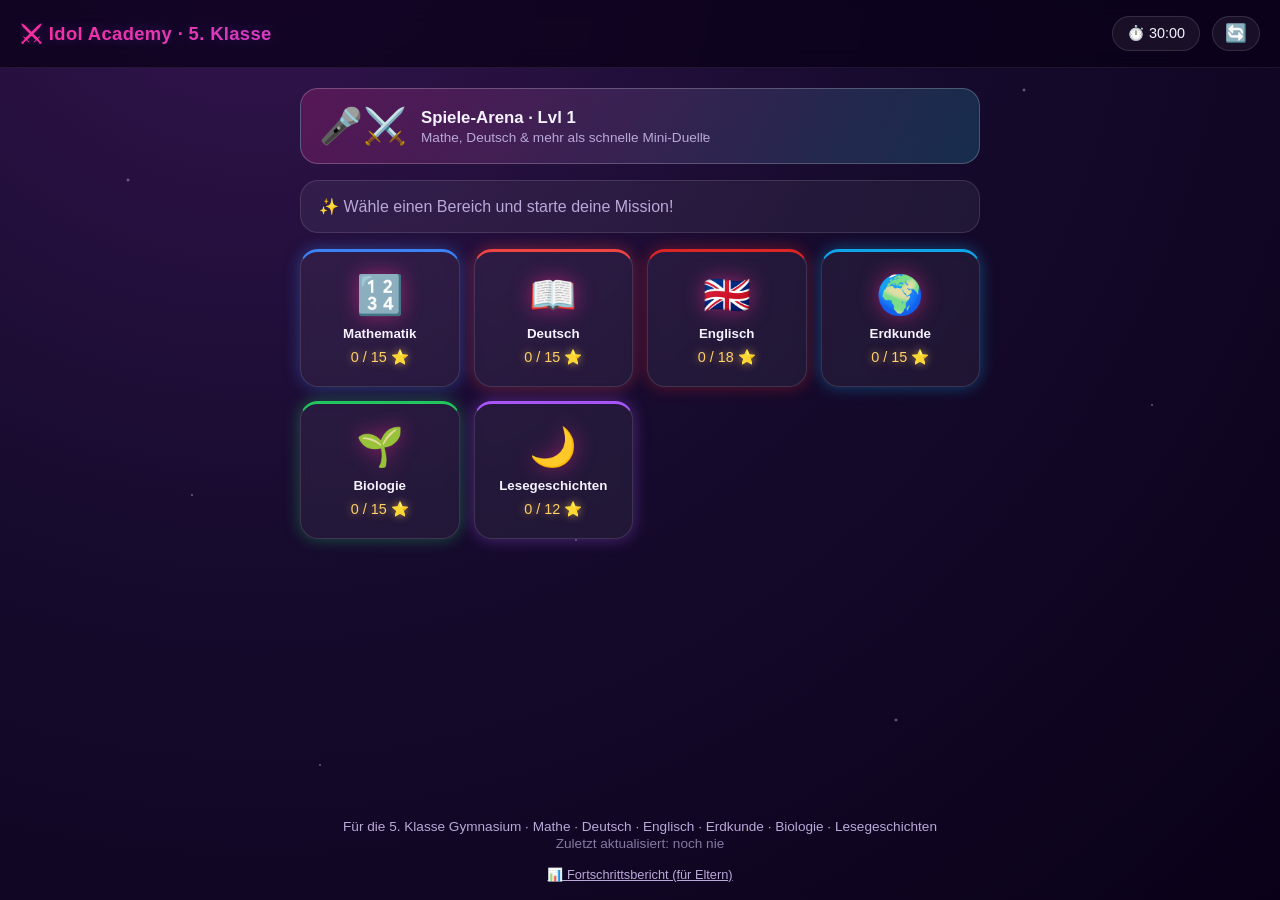
==== commit 029b7fa3: "Integrate Spiele-Arena into Idol Academy 5. Klasse Moves the K-Pop-Dämonenjäger mini-games from the " ====
--- a/5-klasse-lernapp/index.html
+++ b/5-klasse-lernapp/index.html
@@ -43,6 +43,7 @@
   <script src="data/erdkunde.js"></script>
   <script src="data/biologie.js"></script>
   <script src="data/lesen.js"></script>
+  <script src="data/spiele.js"></script>
   <script src="app.js"></script>
 </body>
 </html>
--- a/5-klasse-lernapp/styles.css
+++ b/5-klasse-lernapp/styles.css
@@ -605,3 +605,140 @@
   margin-top: 0;
   font-size: 0.9rem;
 }
+
+/* ==================== Spiele-Arena ==================== */
+.spiele-karte {
+  display: flex;
+  align-items: center;
+  gap: 14px;
+  width: 100%;
+  text-align: left;
+  background: linear-gradient(120deg, rgba(255, 46, 154, 0.2), rgba(34, 229, 255, 0.16));
+  border: 1px solid rgba(255, 255, 255, 0.22);
+  border-radius: var(--radius);
+  padding: 16px 18px;
+  margin-bottom: 16px;
+  cursor: pointer;
+  color: var(--text);
+  font-family: inherit;
+}
+.spiele-karte:hover { box-shadow: 0 0 26px rgba(255, 46, 154, 0.4); }
+.spiele-karte .emoji { font-size: 2.2rem; flex-shrink: 0; }
+.spiele-karte .titel { font-weight: 800; font-size: 1.05rem; }
+.spiele-karte .sub { color: var(--muted); font-size: 0.85rem; margin-top: 2px; }
+
+.spiele-xp-pill {
+  display: inline-flex;
+  align-items: center;
+  gap: 6px;
+  background: rgba(255, 209, 102, 0.15);
+  border: 1px solid rgba(255, 209, 102, 0.4);
+  color: var(--gold);
+  padding: 6px 14px;
+  border-radius: 999px;
+  font-weight: 700;
+  margin-bottom: 12px;
+  margin-left: 8px;
+}
+
+.modus-liste { display: flex; flex-direction: column; gap: 10px; margin-top: 12px; }
+.modus-karte {
+  display: flex;
+  align-items: center;
+  gap: 12px;
+  background: var(--card);
+  border: 1px solid var(--card-border);
+  border-radius: 16px;
+  padding: 14px 16px;
+  cursor: pointer;
+  color: var(--text);
+  font-family: inherit;
+  text-align: left;
+}
+.modus-karte:hover { box-shadow: 0 0 18px rgba(168, 85, 247, 0.4); }
+.modus-karte .emoji { font-size: 1.7rem; flex-shrink: 0; }
+.modus-karte .info { flex: 1; min-width: 0; }
+.modus-karte .name { font-weight: 800; }
+.modus-karte .desc { color: var(--muted); font-size: 0.85rem; margin-top: 2px; }
+.modus-karte .beste { color: var(--gold); font-size: 0.85rem; font-weight: 700; white-space: nowrap; }
+
+/* Kampf-HUD (Quiz-Duell / Blitz-Runde) */
+.demon-hud { display: flex; align-items: center; gap: 12px; margin-bottom: 16px; }
+.demon-emoji {
+  flex-shrink: 0; width: 60px; height: 60px; border-radius: 16px;
+  display: flex; align-items: center; justify-content: center; font-size: 30px;
+  background: linear-gradient(135deg, rgba(255, 77, 109, 0.25), rgba(168, 85, 247, 0.2));
+  border: 1px solid var(--card-border);
+}
+.demon-emoji.getroffen { animation: demon-shake 0.35s; }
+@keyframes demon-shake {
+  0%, 100% { transform: translateX(0); }
+  25% { transform: translateX(-6px) rotate(-4deg); }
+  75% { transform: translateX(6px) rotate(4deg); }
+}
+.demon-hud-mitte { flex: 1; min-width: 0; }
+.hp-leiste { height: 11px; border-radius: 7px; background: rgba(255, 255, 255, 0.08); overflow: hidden; border: 1px solid var(--card-border); }
+.hp-leiste > div { height: 100%; background: linear-gradient(90deg, var(--bad), var(--gold)); transition: width 0.35s ease; }
+.herzen { display: flex; gap: 4px; margin-top: 6px; font-size: 14px; }
+.herz.verloren { opacity: 0.25; filter: grayscale(1); }
+.combo-chip {
+  flex-shrink: 0; background: linear-gradient(135deg, var(--gold), var(--pink)); color: #2a0a1a;
+  font-weight: 900; font-size: 13px; padding: 8px 10px; border-radius: 12px; text-align: center; min-width: 54px;
+}
+
+.timer-leiste { height: 7px; border-radius: 4px; background: rgba(255, 255, 255, 0.08); overflow: hidden; margin-bottom: 16px; }
+.timer-leiste > div { height: 100%; background: linear-gradient(90deg, var(--cyan), var(--good)); transition: width 0.1s linear; }
+.timer-leiste > div.dringend { background: linear-gradient(90deg, var(--bad), var(--gold)); }
+
+.blitz-score {
+  font-size: 42px; font-weight: 900; text-align: center; margin: 4px 0 0;
+  background: linear-gradient(90deg, var(--gold), var(--pink)); -webkit-background-clip: text; background-clip: text; color: transparent;
+}
+.blitz-label { text-align: center; color: var(--muted); font-size: 0.85rem; margin: 0 0 16px; }
+
+/* Sortierschlacht */
+.dd-prompt { font-size: 1rem; font-weight: 700; text-align: center; color: var(--muted); margin-bottom: 14px; }
+.dd-slots { display: flex; flex-direction: column; gap: 8px; margin-bottom: 18px; }
+.dd-slot {
+  min-height: 50px; border: 2px dashed var(--card-border); border-radius: 12px;
+  display: flex; align-items: center; padding: 0 12px; font-size: 0.9rem; color: var(--muted);
+  font-family: inherit; background: transparent; cursor: pointer; width: 100%; text-align: left;
+}
+.dd-slot.gefuellt { border-style: solid; border-color: var(--cyan); color: var(--text); background: rgba(34, 229, 255, 0.08); }
+.dd-slot.wackeln { animation: demon-shake 0.35s; }
+.dd-pool { display: flex; flex-wrap: wrap; gap: 10px; justify-content: center; }
+.dd-chip {
+  background: linear-gradient(135deg, var(--purple), var(--pink)); color: #fff; font-weight: 800; font-size: 0.9rem;
+  border: none; border-radius: 12px; padding: 12px 14px; cursor: pointer; font-family: inherit;
+  box-shadow: 0 4px 14px rgba(168, 85, 247, 0.35);
+}
+
+/* Erinnerungs-Duell */
+.memory-grid { display: grid; grid-template-columns: repeat(3, 1fr); gap: 8px; }
+.memory-karte { aspect-ratio: 1 / 1; perspective: 600px; cursor: pointer; background: none; border: none; padding: 0; font-family: inherit; }
+.memory-karte-innen { position: relative; width: 100%; height: 100%; transform-style: preserve-3d; transition: transform 0.4s; }
+.memory-karte.aufgedeckt .memory-karte-innen, .memory-karte.gefunden .memory-karte-innen { transform: rotateY(180deg); }
+.memory-seite {
+  position: absolute; inset: 0; border-radius: 12px; display: flex; align-items: center; justify-content: center;
+  backface-visibility: hidden; padding: 4px; text-align: center; font-size: 0.8rem; font-weight: 700;
+}
+.memory-seite.vorn { background: linear-gradient(135deg, var(--purple), var(--pink)); font-size: 22px; color: #fff; }
+.memory-seite.hinten { background: var(--card); border: 1.5px solid var(--cyan); color: var(--text); transform: rotateY(180deg); }
+.memory-karte.gefunden .memory-seite.hinten { border-color: var(--good); background: rgba(52, 238, 160, 0.14); }
+
+/* Lückenzauber */
+.luecken-satz { font-size: 1.15rem; font-weight: 700; text-align: center; line-height: 1.6; margin-bottom: 4px; }
+.luecke { display: inline-block; min-width: 54px; border-bottom: 3px solid var(--gold); color: var(--gold); padding: 0 4px; }
+
+/* Abzeichen */
+.badge-grid { display: grid; grid-template-columns: repeat(3, 1fr); gap: 10px; margin: 16px 0; }
+.badge-kachel { background: var(--card); border: 1px solid var(--card-border); border-radius: 14px; padding: 12px 6px; text-align: center; }
+.badge-kachel.gesperrt { opacity: 0.35; }
+.badge-kachel .emoji { font-size: 26px; display: block; margin-bottom: 6px; }
+.badge-kachel .lbl { font-size: 0.7rem; color: var(--muted); font-weight: 700; }
+.badge-unlock {
+  display: flex; align-items: center; gap: 10px; background: rgba(255, 209, 102, 0.1);
+  border: 1px solid rgba(255, 209, 102, 0.4); border-radius: 14px; padding: 12px; margin-bottom: 10px;
+}
+.badge-unlock .emoji { font-size: 24px; }
+.badge-unlock .txt { font-size: 0.9rem; font-weight: 700; color: var(--gold); }
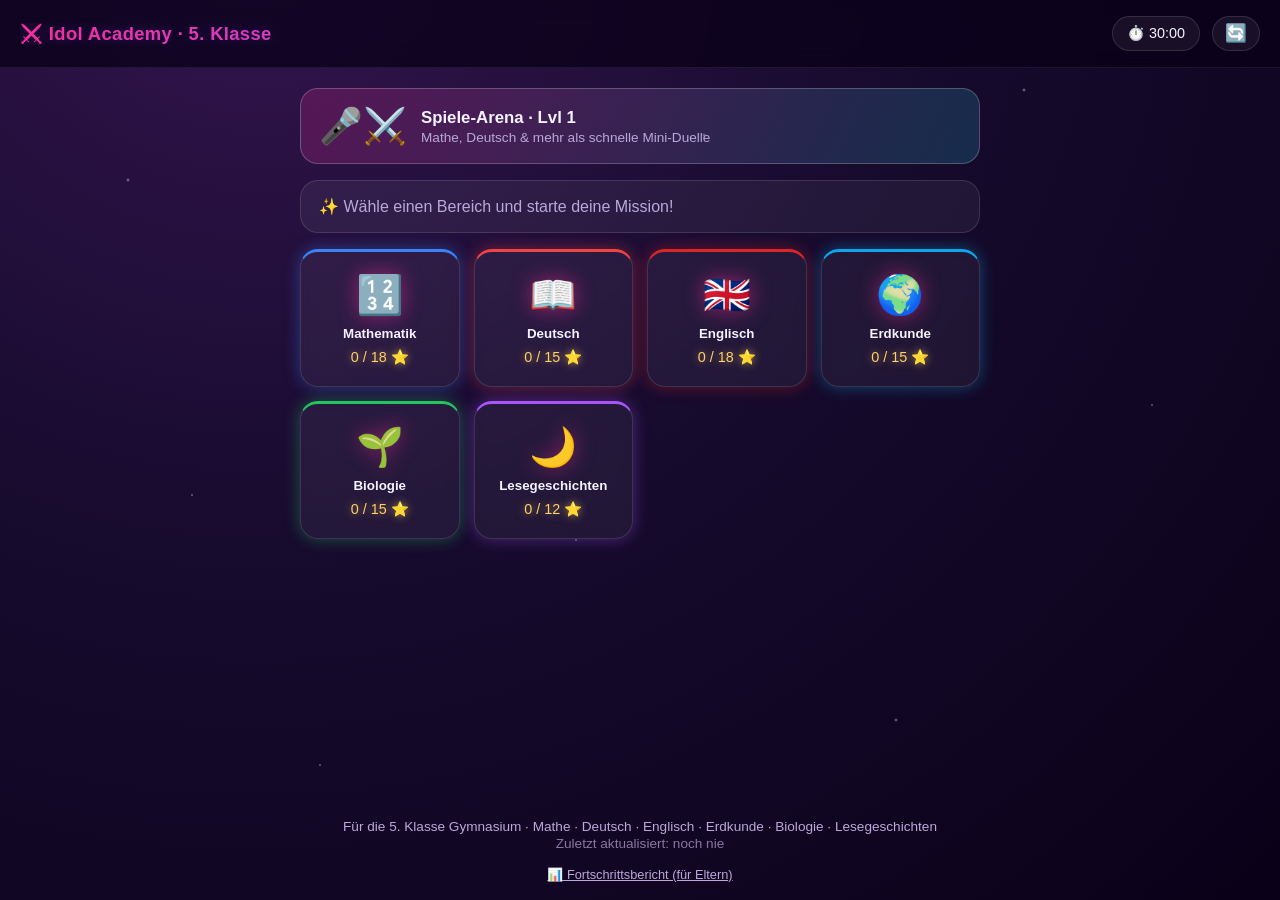
==== commit f8a21863: "Rebuild Thema-Animation engine with GSAP + hand-drawn SVG mascot The previous version re-rendered th" ====
--- a/5-klasse-lernapp/index.html
+++ b/5-klasse-lernapp/index.html
@@ -44,6 +44,7 @@
   <script src="data/biologie.js"></script>
   <script src="data/lesen.js"></script>
   <script src="data/spiele.js"></script>
+  <script src="vendor/gsap.min.js"></script>
   <script src="app.js"></script>
 </body>
 </html>
--- a/5-klasse-lernapp/styles.css
+++ b/5-klasse-lernapp/styles.css
@@ -418,6 +418,11 @@
   border-radius: var(--radius);
   padding: 24px;
   box-shadow: 0 0 30px rgba(34, 229, 255, 0.12);
+  animation: frage-box-ein 0.3s ease;
+}
+@keyframes frage-box-ein {
+  from { opacity: 0; transform: translateY(8px); }
+  to { opacity: 1; transform: translateY(0); }
 }
 
 .fortschritt-leiste {
@@ -742,3 +747,21 @@
 }
 .badge-unlock .emoji { font-size: 24px; }
 .badge-unlock .txt { font-size: 0.9rem; font-weight: 700; color: var(--gold); }
+
+/* ==================== Animationsmotor (GSAP-Bühne) ==================== */
+.anim-kopf { display: flex; justify-content: flex-end; margin-bottom: 6px; }
+.anim-sprecher {
+  border: 1px solid var(--card-border); background: rgba(255, 255, 255, 0.06); color: var(--muted);
+  border-radius: 999px; width: 36px; height: 36px; font-size: 16px; cursor: pointer; font-family: inherit;
+}
+.anim-sprecher.aktiv { border-color: var(--cyan); color: var(--cyan); box-shadow: 0 0 12px rgba(34, 229, 255, 0.4); }
+
+.anim-buehne-wrap { position: relative; margin-bottom: 14px; }
+.anim-buehne { display: flex; align-items: flex-end; justify-content: center; gap: 10px; min-height: 150px; }
+.anim-held, .anim-daemon { width: 120px; height: 120px; }
+.anim-svg { width: 100%; height: 100%; overflow: visible; display: block; }
+.anim-funken-schicht { position: absolute; inset: 0; pointer-events: none; overflow: visible; }
+.anim-funke { position: absolute; font-size: 22px; }
+
+.anim-hp { margin-bottom: 14px; }
+#animHpFill { transition: none; }
